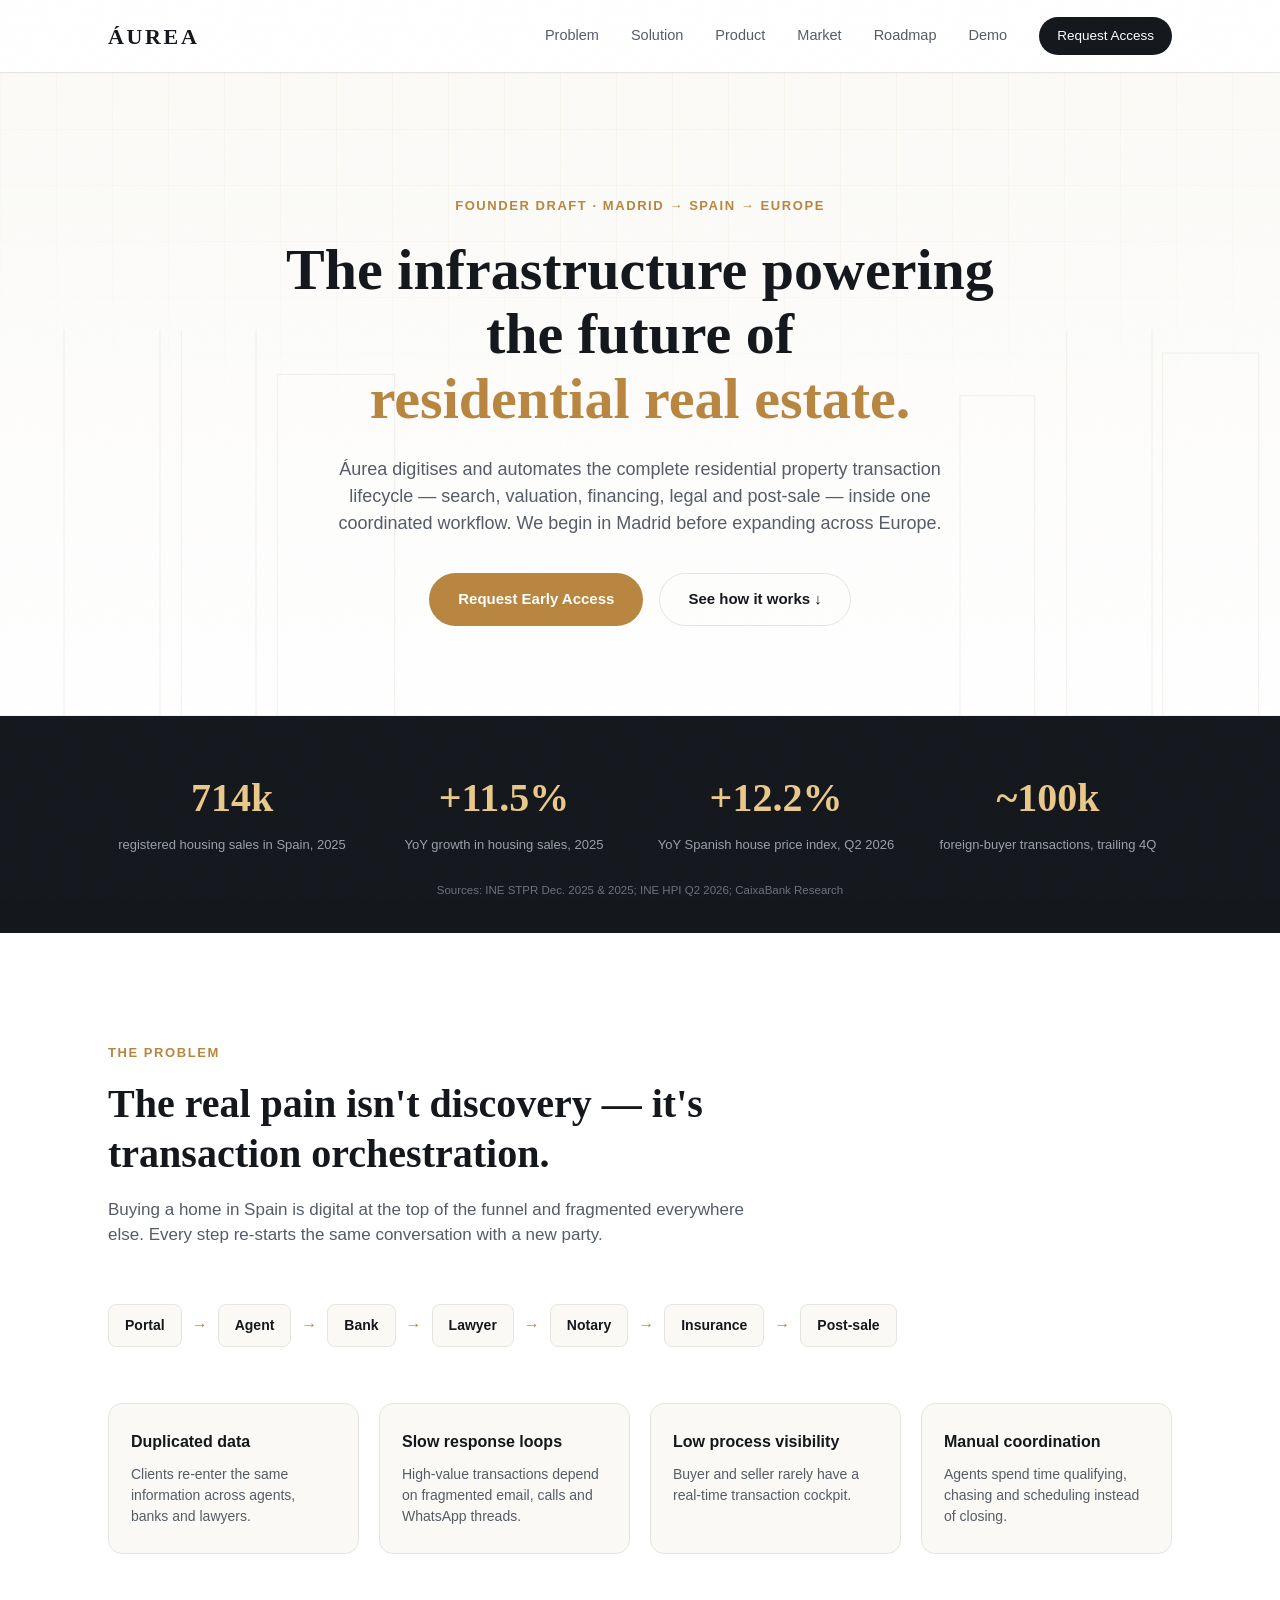
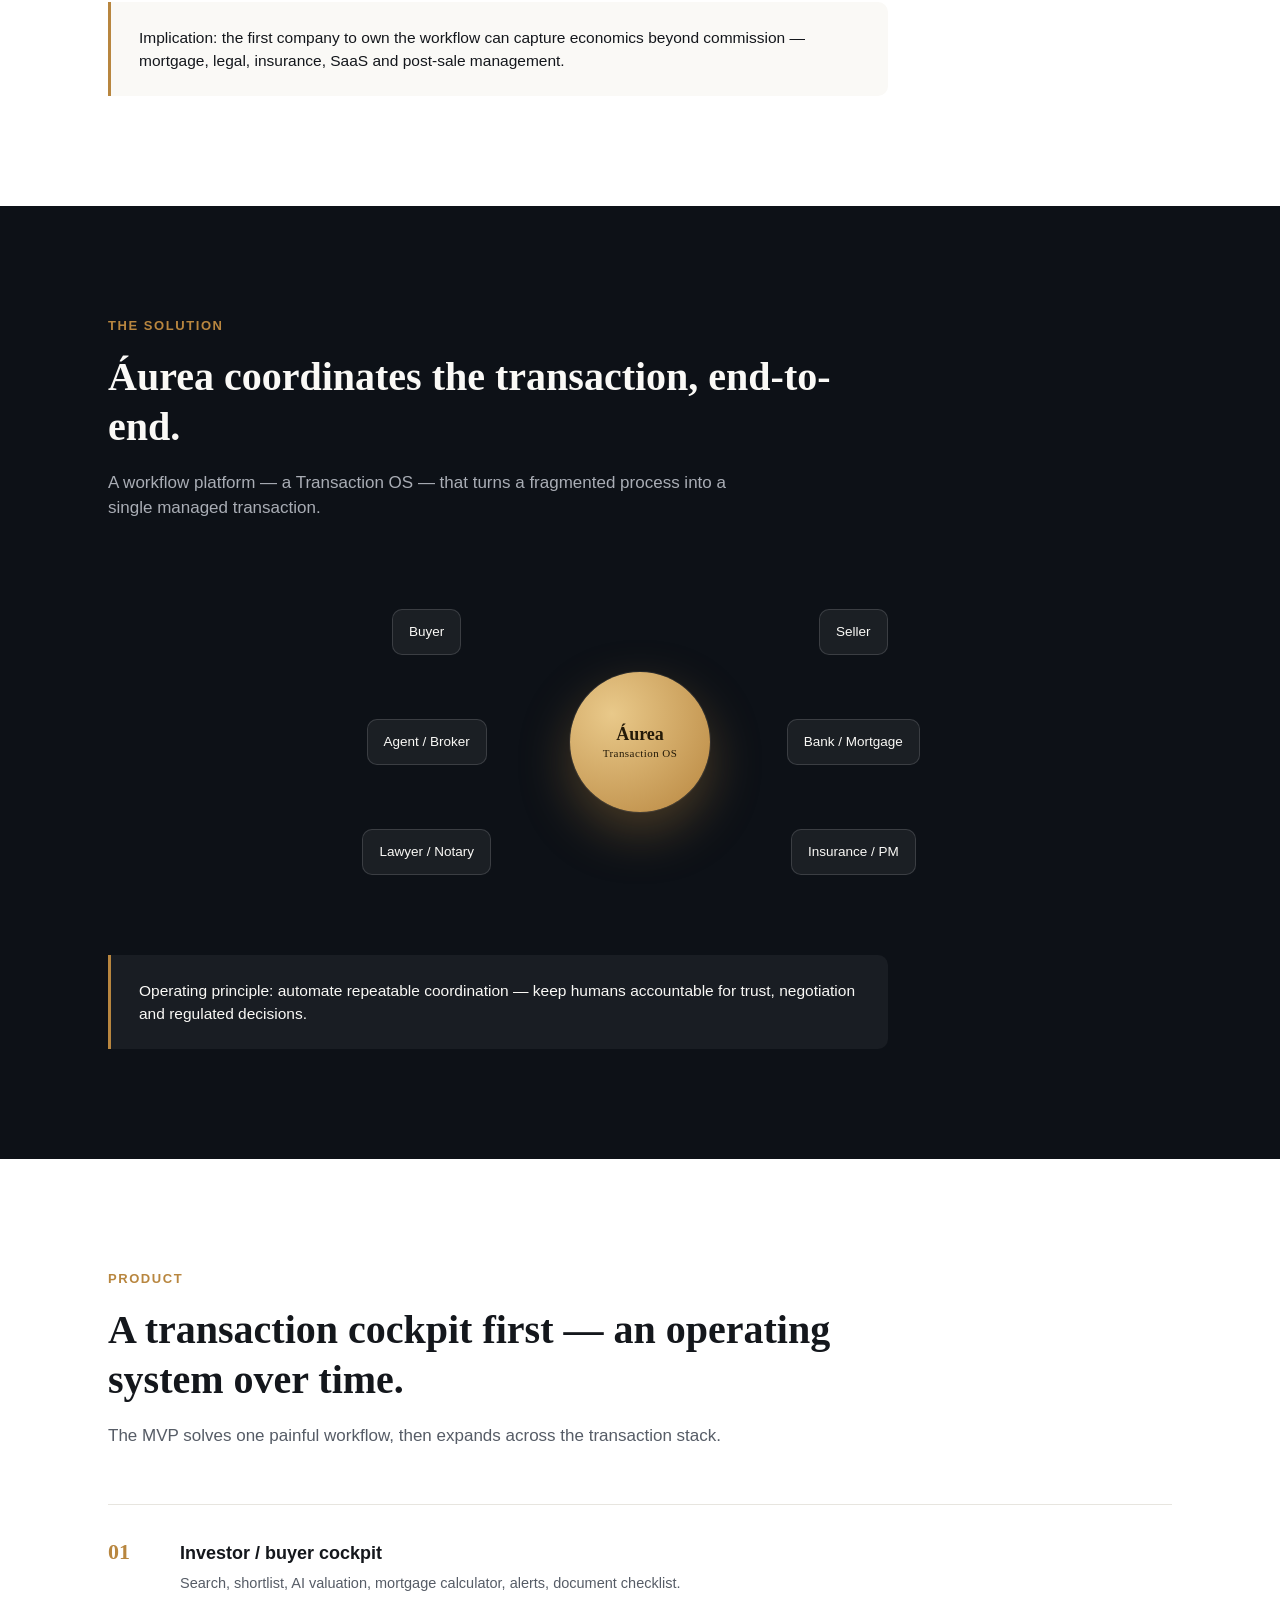
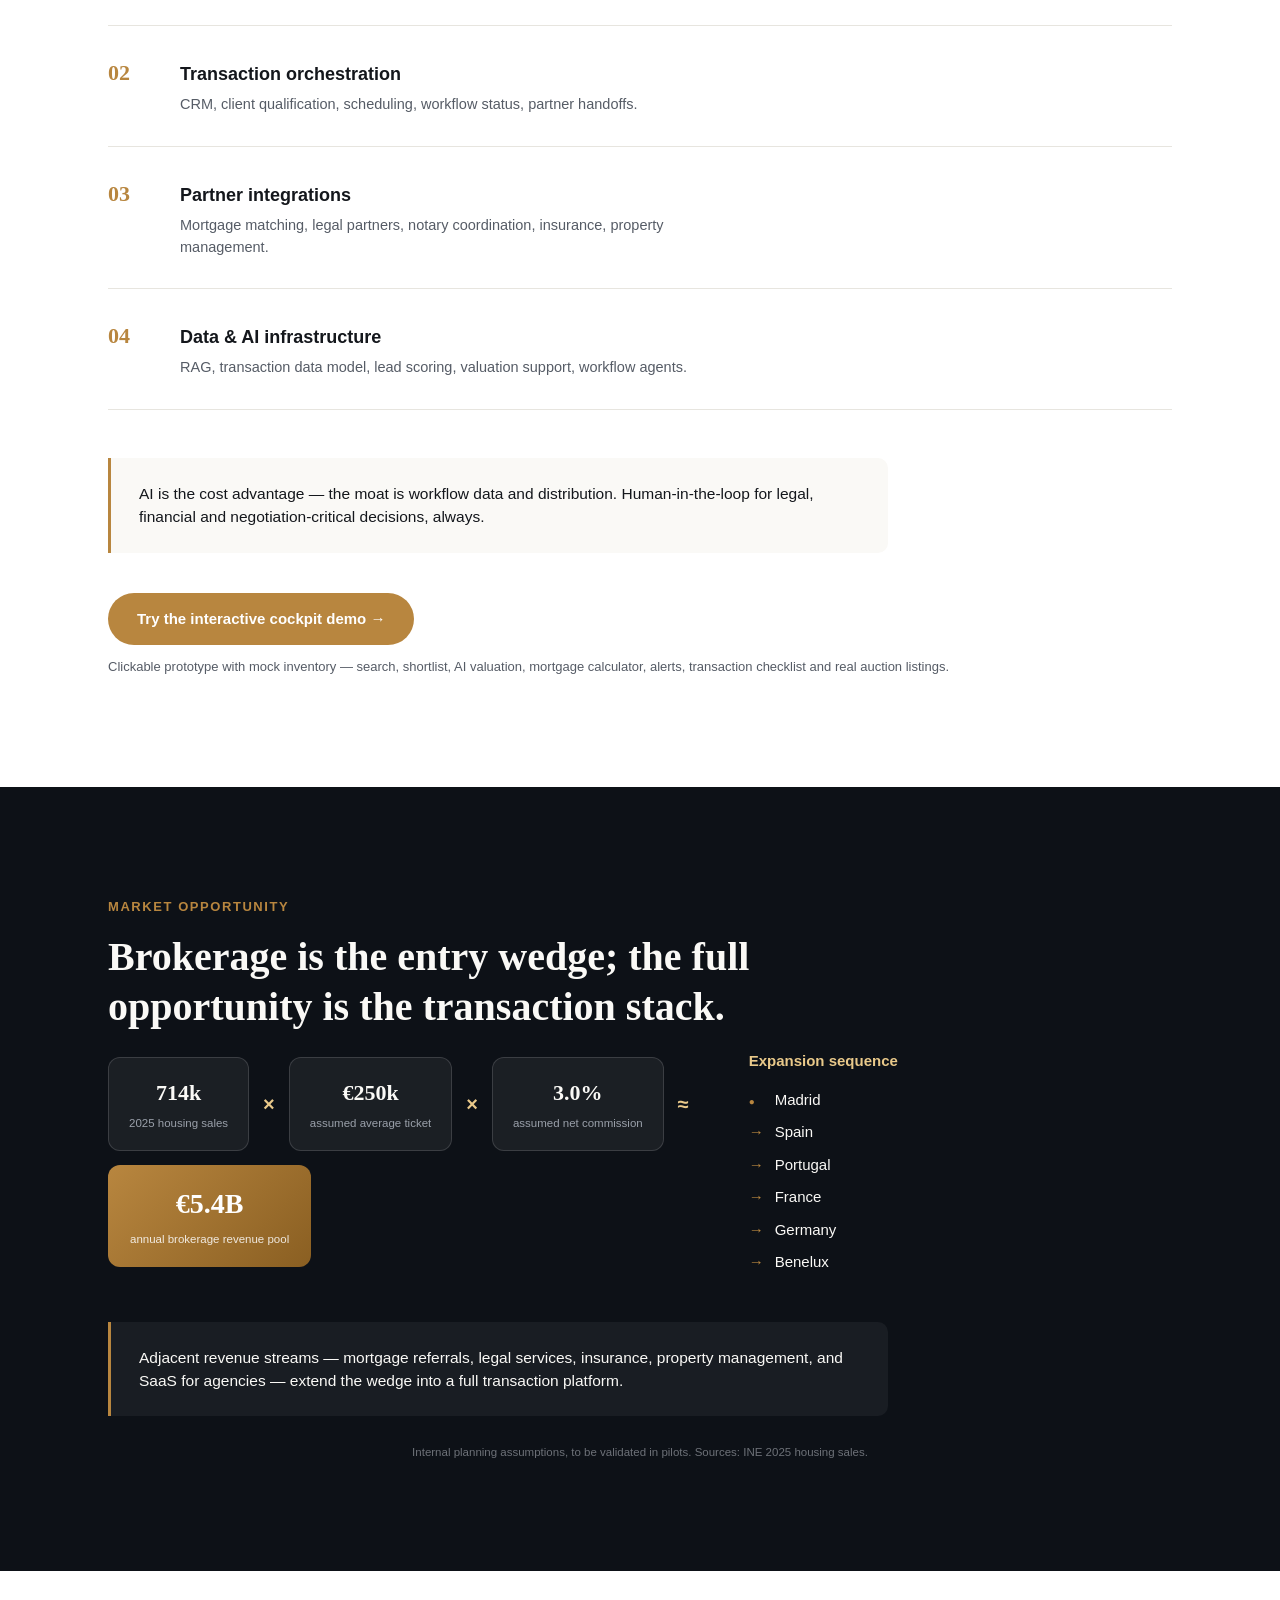
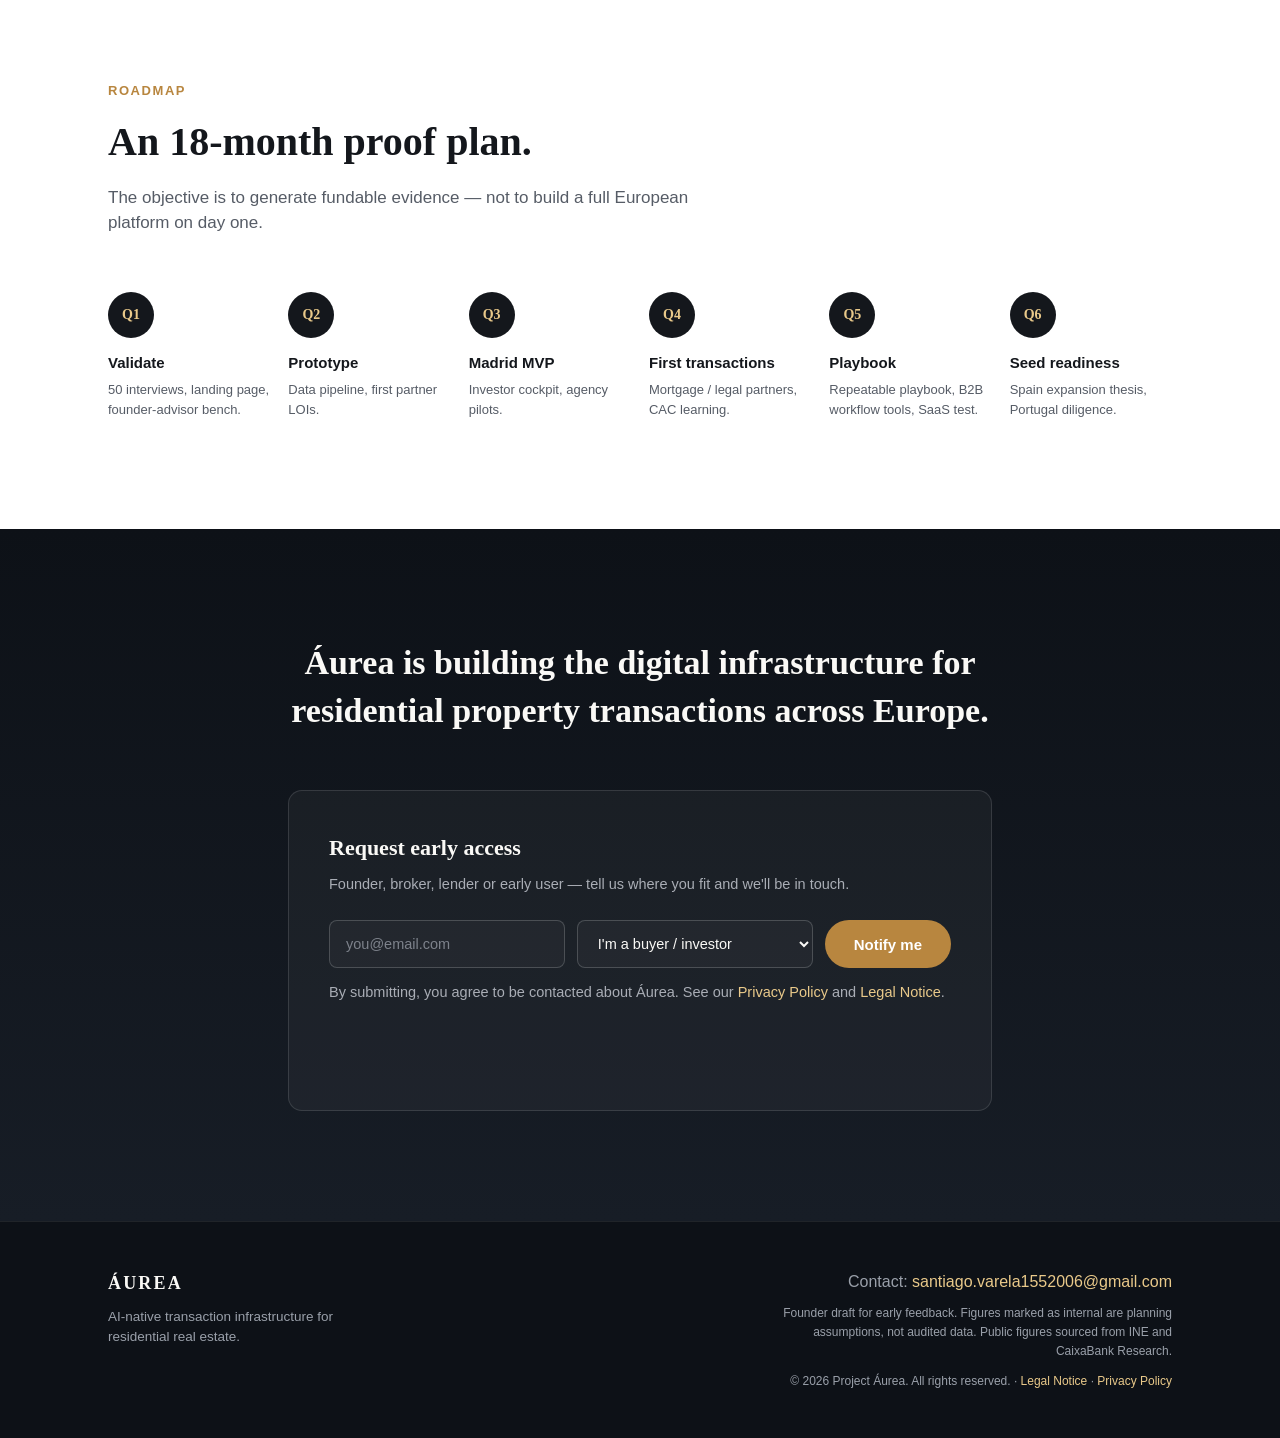
==== Mark 1.0.html @ 5ff8ce3e "Add files via upload" ====
<!DOCTYPE html>
<html lang="en">
<head>
<meta charset="UTF-8">
<meta name="viewport" content="width=device-width, initial-scale=1.0">
<title>Áurea — AI-Native Transaction Infrastructure for Residential Real Estate</title>
<meta name="description" content="Áurea digitises and automates the complete residential property transaction lifecycle — starting in Madrid, expanding across Europe.">
<link rel="icon" href="data:image/svg+xml,<svg xmlns=%22http://www.w3.org/2000/svg%22 viewBox=%220 0 100 100%22><text y=%22.9em%22 font-size=%2290%22 fill=%22%23c9a35a%22>A</text></svg>">
<link rel="stylesheet" href="styles.css">
</head>
<body>

<div class="noise-overlay"></div>

<header class="site-header" id="header">
  <div class="container header-inner">
    <a href="#top" class="logo">ÁUREA</a>
    <nav class="main-nav" id="main-nav">
      <a href="#problem">Problem</a>
      <a href="#solution">Solution</a>
      <a href="#product">Product</a>
      <a href="#market">Market</a>
      <a href="#roadmap">Roadmap</a>
      <a href="cockpit/index.html">Demo</a>
      <a href="#contact" class="nav-cta">Request Access</a>
    </nav>
    <button class="nav-toggle" id="nav-toggle" aria-label="Toggle menu">
      <span></span><span></span><span></span>
    </button>
  </div>
</header>

<main id="top">

  <!-- HERO -->
  <section class="hero">
    <div class="hero-bg" aria-hidden="true">
      <svg viewBox="0 0 1200 800" preserveAspectRatio="xMidYMax slice" class="skyline">
        <g fill="none" stroke="currentColor" stroke-width="1">
          <rect x="60" y="420" width="90" height="380"/>
          <rect x="170" y="340" width="70" height="460"/>
          <rect x="260" y="480" width="110" height="320"/>
          <rect x="1000" y="380" width="80" height="420"/>
          <rect x="1090" y="460" width="90" height="340"/>
          <rect x="900" y="500" width="70" height="300"/>
          <line x1="0" y1="800" x2="1200" y2="800"/>
        </g>
      </svg>
      <div class="grid-lines"></div>
    </div>
    <div class="container hero-inner reveal">
      <p class="eyebrow">Founder draft &middot; Madrid &rarr; Spain &rarr; Europe</p>
      <h1>The infrastructure powering the future of<br><span class="accent">residential real estate.</span></h1>
      <p class="hero-sub">Áurea digitises and automates the complete residential property transaction
        lifecycle — search, valuation, financing, legal and post-sale — inside one coordinated workflow.
        We begin in Madrid before expanding across Europe.</p>
      <div class="hero-actions">
        <a href="#contact" class="btn btn-primary">Request Early Access</a>
        <a href="#solution" class="btn btn-ghost">See how it works ↓</a>
      </div>
    </div>
  </section>

  <!-- STATS BAR -->
  <section class="stats-bar reveal">
    <div class="container stats-grid">
      <div class="stat">
        <span class="stat-num">714k</span>
        <span class="stat-label">registered housing sales in Spain, 2025</span>
      </div>
      <div class="stat">
        <span class="stat-num">+11.5%</span>
        <span class="stat-label">YoY growth in housing sales, 2025</span>
      </div>
      <div class="stat">
        <span class="stat-num">+12.2%</span>
        <span class="stat-label">YoY Spanish house price index, Q2 2026</span>
      </div>
      <div class="stat">
        <span class="stat-num">~100k</span>
        <span class="stat-label">foreign-buyer transactions, trailing 4Q</span>
      </div>
    </div>
    <p class="container stats-source">Sources: INE STPR Dec. 2025 &amp; 2025; INE HPI Q2 2026; CaixaBank Research</p>
  </section>

  <!-- PROBLEM -->
  <section class="section" id="problem">
    <div class="container">
      <p class="section-eyebrow reveal">The Problem</p>
      <h2 class="section-title reveal">The real pain isn't discovery — it's transaction orchestration.</h2>
      <p class="section-lead reveal">Buying a home in Spain is digital at the top of the funnel and fragmented
        everywhere else. Every step re-starts the same conversation with a new party.</p>

      <div class="journey reveal" aria-label="Fragmented buyer journey">
        <span>Portal</span><i>→</i><span>Agent</span><i>→</i><span>Bank</span><i>→</i>
        <span>Lawyer</span><i>→</i><span>Notary</span><i>→</i><span>Insurance</span><i>→</i><span>Post-sale</span>
      </div>

      <div class="card-grid reveal">
        <div class="pain-card">
          <h3>Duplicated data</h3>
          <p>Clients re-enter the same information across agents, banks and lawyers.</p>
        </div>
        <div class="pain-card">
          <h3>Slow response loops</h3>
          <p>High-value transactions depend on fragmented email, calls and WhatsApp threads.</p>
        </div>
        <div class="pain-card">
          <h3>Low process visibility</h3>
          <p>Buyer and seller rarely have a real-time transaction cockpit.</p>
        </div>
        <div class="pain-card">
          <h3>Manual coordination</h3>
          <p>Agents spend time qualifying, chasing and scheduling instead of closing.</p>
        </div>
      </div>

      <p class="callout reveal">Implication: the first company to own the workflow can capture economics
        beyond commission — mortgage, legal, insurance, SaaS and post-sale management.</p>
    </div>
  </section>

  <!-- SOLUTION -->
  <section class="section section-dark" id="solution">
    <div class="container">
      <p class="section-eyebrow reveal">The Solution</p>
      <h2 class="section-title reveal">Áurea coordinates the transaction, end-to-end.</h2>
      <p class="section-lead reveal">A workflow platform — a Transaction OS — that turns a fragmented process
        into a single managed transaction.</p>

      <div class="hub-diagram reveal">
        <div class="hub-center">Áurea<br><span>Transaction OS</span></div>
        <div class="hub-node n1">Buyer</div>
        <div class="hub-node n2">Seller</div>
        <div class="hub-node n3">Agent / Broker</div>
        <div class="hub-node n4">Bank / Mortgage</div>
        <div class="hub-node n5">Lawyer / Notary</div>
        <div class="hub-node n6">Insurance / PM</div>
      </div>

      <p class="callout callout-light reveal">Operating principle: automate repeatable coordination — keep
        humans accountable for trust, negotiation and regulated decisions.</p>
    </div>
  </section>

  <!-- PRODUCT -->
  <section class="section" id="product">
    <div class="container">
      <p class="section-eyebrow reveal">Product</p>
      <h2 class="section-title reveal">A transaction cockpit first — an operating system over time.</h2>
      <p class="section-lead reveal">The MVP solves one painful workflow, then expands across the transaction stack.</p>

      <div class="layer-list reveal">
        <div class="layer-row">
          <span class="layer-num">01</span>
          <div>
            <h3>Investor / buyer cockpit</h3>
            <p>Search, shortlist, AI valuation, mortgage calculator, alerts, document checklist.</p>
          </div>
        </div>
        <div class="layer-row">
          <span class="layer-num">02</span>
          <div>
            <h3>Transaction orchestration</h3>
            <p>CRM, client qualification, scheduling, workflow status, partner handoffs.</p>
          </div>
        </div>
        <div class="layer-row">
          <span class="layer-num">03</span>
          <div>
            <h3>Partner integrations</h3>
            <p>Mortgage matching, legal partners, notary coordination, insurance, property management.</p>
          </div>
        </div>
        <div class="layer-row">
          <span class="layer-num">04</span>
          <div>
            <h3>Data &amp; AI infrastructure</h3>
            <p>RAG, transaction data model, lead scoring, valuation support, workflow agents.</p>
          </div>
        </div>
      </div>

      <p class="callout reveal">AI is the cost advantage — the moat is workflow data and distribution.
        Human-in-the-loop for legal, financial and negotiation-critical decisions, always.</p>

      <div class="reveal" style="margin-top:40px;">
        <a href="cockpit/index.html" class="btn btn-primary">Try the interactive cockpit demo →</a>
        <p style="margin-top:12px; font-size:13px; color:var(--ink-soft);">Clickable prototype with mock inventory — search, shortlist, AI valuation, mortgage calculator, alerts, transaction checklist and real auction listings.</p>
      </div>
    </div>
  </section>

  <!-- MARKET -->
  <section class="section section-dark" id="market">
    <div class="container">
      <p class="section-eyebrow reveal">Market Opportunity</p>
      <h2 class="section-title reveal">Brokerage is the entry wedge; the full opportunity is the transaction stack.</h2>

      <div class="market-grid reveal">
        <div class="market-calc">
          <div class="calc-row"><span>714k</span><small>2025 housing sales</small></div>
          <div class="calc-op">×</div>
          <div class="calc-row"><span>€250k</span><small>assumed average ticket</small></div>
          <div class="calc-op">×</div>
          <div class="calc-row"><span>3.0%</span><small>assumed net commission</small></div>
          <div class="calc-op">≈</div>
          <div class="calc-result"><span>€5.4B</span><small>annual brokerage revenue pool</small></div>
        </div>

        <div class="expansion-path">
          <h3>Expansion sequence</h3>
          <ol>
            <li>Madrid</li>
            <li>Spain</li>
            <li>Portugal</li>
            <li>France</li>
            <li>Germany</li>
            <li>Benelux</li>
          </ol>
        </div>
      </div>

      <p class="callout callout-light reveal">Adjacent revenue streams — mortgage referrals, legal services,
        insurance, property management, and SaaS for agencies — extend the wedge into a full transaction platform.</p>
      <p class="stats-source reveal">Internal planning assumptions, to be validated in pilots. Sources: INE 2025 housing sales.</p>
    </div>
  </section>

  <!-- ROADMAP -->
  <section class="section" id="roadmap">
    <div class="container">
      <p class="section-eyebrow reveal">Roadmap</p>
      <h2 class="section-title reveal">An 18-month proof plan.</h2>
      <p class="section-lead reveal">The objective is to generate fundable evidence — not to build a full
        European platform on day one.</p>

      <div class="timeline reveal">
        <div class="tl-item">
          <div class="tl-marker">Q1</div>
          <div class="tl-content"><h3>Validate</h3><p>50 interviews, landing page, founder-advisor bench.</p></div>
        </div>
        <div class="tl-item">
          <div class="tl-marker">Q2</div>
          <div class="tl-content"><h3>Prototype</h3><p>Data pipeline, first partner LOIs.</p></div>
        </div>
        <div class="tl-item">
          <div class="tl-marker">Q3</div>
          <div class="tl-content"><h3>Madrid MVP</h3><p>Investor cockpit, agency pilots.</p></div>
        </div>
        <div class="tl-item">
          <div class="tl-marker">Q4</div>
          <div class="tl-content"><h3>First transactions</h3><p>Mortgage / legal partners, CAC learning.</p></div>
        </div>
        <div class="tl-item">
          <div class="tl-marker">Q5</div>
          <div class="tl-content"><h3>Playbook</h3><p>Repeatable playbook, B2B workflow tools, SaaS test.</p></div>
        </div>
        <div class="tl-item">
          <div class="tl-marker">Q6</div>
          <div class="tl-content"><h3>Seed readiness</h3><p>Spain expansion thesis, Portugal diligence.</p></div>
        </div>
      </div>
    </div>
  </section>

  <!-- VISION / CTA -->
  <section class="vision reveal">
    <div class="container vision-inner">
      <h2>Áurea is building the digital infrastructure for<br>residential property transactions across Europe.</h2>
      <div id="contact" class="contact-card">
        <h3>Request early access</h3>
        <p>Founder, broker, lender or early user — tell us where you fit and we'll be in touch.</p>
        <form id="access-form" class="access-form">
          <input type="email" id="email-input" name="email" placeholder="you@email.com" required autocomplete="email">
          <select id="role-input" name="role">
            <option value="Prospective buyer/investor">I'm a buyer / investor</option>
            <option value="Agency / broker">I'm an agency / broker</option>
            <option value="Mortgage / legal / insurance partner">I'm a potential partner</option>
            <option value="Investor / advisor">I'm an investor / advisor</option>
            <option value="Other">Other</option>
          </select>
          <button type="submit" class="btn btn-primary">Notify me</button>
        </form>
        <p class="form-consent">By submitting, you agree to be contacted about Áurea. See our <a href="privacy.html">Privacy Policy</a> and <a href="legal-notice.html">Legal Notice</a>.</p>
        <p id="form-note" class="form-note"></p>
      </div>
    </div>
  </section>

</main>

<footer class="site-footer">
  <div class="container footer-inner">
    <div>
      <span class="logo small">ÁUREA</span>
      <p class="footer-tag">AI-native transaction infrastructure for residential real estate.</p>
    </div>
    <div class="footer-meta">
      <p>Contact: <a href="mailto:santiago.varela1552006@gmail.com">santiago.varela1552006@gmail.com</a></p>
      <p class="footer-disclaimer">Founder draft for early feedback. Figures marked as internal are planning
        assumptions, not audited data. Public figures sourced from INE and CaixaBank Research.</p>
      <p class="footer-copy">© <span id="year"></span> Project Áurea. All rights reserved. &middot; <a href="legal-notice.html">Legal Notice</a> &middot; <a href="privacy.html">Privacy Policy</a></p>
    </div>
  </div>
</footer>

<script src="script.js"></script>
</body>
</html>
---- styles.css ----
:root {
  --bg: #ffffff;
  --bg-dark: #0d1117;
  --ink: #14171c;
  --ink-soft: #565c66;
  --line: #e7e5df;
  --gold: #b8863f;
  --gold-light: #e9c98a;
  --cream: #faf9f6;
  --radius: 14px;
  --maxw: 1120px;
  --ff: "Inter", -apple-system, BlinkMacSystemFont, "Segoe UI", Helvetica, Arial, sans-serif;
  --ff-serif: "Georgia", "Times New Roman", serif;
}

* { box-sizing: border-box; margin: 0; padding: 0; }

html { scroll-behavior: smooth; }

body {
  font-family: var(--ff);
  color: var(--ink);
  background: var(--bg);
  line-height: 1.5;
  -webkit-font-smoothing: antialiased;
}

.container {
  max-width: var(--maxw);
  margin: 0 auto;
  padding: 0 28px;
}

.noise-overlay {
  position: fixed;
  inset: 0;
  pointer-events: none;
  z-index: 9999;
  opacity: 0.02;
  background-image: url("data:image/svg+xml,%3Csvg xmlns='http://www.w3.org/2000/svg' width='120' height='120'%3E%3Cfilter id='n'%3E%3CfeTurbulence type='fractalNoise' baseFrequency='0.9' numOctaves='2' stitchTiles='stitch'/%3E%3C/filter%3E%3Crect width='100%25' height='100%25' filter='url(%23n)'/%3E%3C/svg%3E");
}

/* ---------- Header ---------- */
.site-header {
  position: sticky;
  top: 0;
  z-index: 100;
  background: rgba(255,255,255,0.85);
  backdrop-filter: blur(10px);
  border-bottom: 1px solid var(--line);
}

.header-inner {
  display: flex;
  align-items: center;
  justify-content: space-between;
  height: 72px;
}

.logo {
  font-family: var(--ff-serif);
  font-size: 22px;
  letter-spacing: 0.12em;
  font-weight: 700;
  color: var(--ink);
  text-decoration: none;
}
.logo.small { font-size: 18px; color: var(--cream); }

.main-nav {
  display: flex;
  align-items: center;
  gap: 32px;
}

.main-nav a {
  color: var(--ink-soft);
  text-decoration: none;
  font-size: 14.5px;
  font-weight: 500;
  transition: color 0.2s;
}
.main-nav a:hover { color: var(--ink); }

.nav-cta {
  background: var(--ink);
  color: #fff !important;
  padding: 9px 18px;
  border-radius: 30px;
  font-size: 13.5px !important;
}
.nav-cta:hover { background: var(--gold); }

.nav-toggle {
  display: none;
  flex-direction: column;
  gap: 5px;
  background: none;
  border: none;
  cursor: pointer;
  padding: 6px;
}
.nav-toggle span { width: 22px; height: 2px; background: var(--ink); display: block; }

/* ---------- Buttons ---------- */
.btn {
  display: inline-flex;
  align-items: center;
  justify-content: center;
  padding: 14px 28px;
  border-radius: 40px;
  font-size: 15px;
  font-weight: 600;
  text-decoration: none;
  cursor: pointer;
  border: 1px solid transparent;
  transition: all 0.2s ease;
}
.btn-primary {
  background: var(--gold);
  color: #fff;
}
.btn-primary:hover { background: #a3762f; transform: translateY(-1px); }
.btn-ghost {
  background: transparent;
  color: var(--ink);
  border-color: var(--line);
}
.btn-ghost:hover { border-color: var(--ink); }

.section-dark .btn-ghost { color: var(--cream); border-color: rgba(255,255,255,0.25); }

/* ---------- Hero ---------- */
.hero {
  position: relative;
  padding: 120px 0 90px;
  overflow: hidden;
  background: linear-gradient(180deg, #fbfaf7 0%, #ffffff 100%);
}

.hero-bg {
  position: absolute;
  inset: 0;
  z-index: 0;
  color: var(--line);
  overflow: hidden;
}
.skyline { position: absolute; bottom: 0; left: 0; width: 100%; height: 60%; opacity: 0.55; }
.grid-lines {
  position: absolute;
  inset: 0;
  background-image:
    linear-gradient(rgba(184,134,63,0.05) 1px, transparent 1px),
    linear-gradient(90deg, rgba(184,134,63,0.05) 1px, transparent 1px);
  background-size: 56px 56px;
  mask-image: radial-gradient(ellipse 70% 60% at 50% 0%, black 40%, transparent 100%);
}

.hero-inner {
  position: relative;
  z-index: 1;
  max-width: 780px;
  margin: 0 auto;
  text-align: center;
}

.eyebrow {
  display: inline-block;
  font-size: 13px;
  font-weight: 600;
  letter-spacing: 0.12em;
  text-transform: uppercase;
  color: var(--gold);
  margin-bottom: 22px;
}

.hero h1 {
  font-family: var(--ff-serif);
  font-size: clamp(34px, 5.5vw, 58px);
  line-height: 1.12;
  font-weight: 700;
  color: var(--ink);
  margin-bottom: 24px;
}
.hero h1 .accent { color: var(--gold); }

.hero-sub {
  font-size: 18px;
  color: var(--ink-soft);
  max-width: 620px;
  margin: 0 auto 36px;
}

.hero-actions {
  display: flex;
  gap: 16px;
  justify-content: center;
  flex-wrap: wrap;
}

/* ---------- Stats bar ---------- */
.stats-bar {
  background: var(--ink);
  color: var(--cream);
  padding: 52px 0 34px;
}
.stats-grid {
  display: grid;
  grid-template-columns: repeat(4, 1fr);
  gap: 24px;
  text-align: center;
}
.stat-num {
  display: block;
  font-family: var(--ff-serif);
  font-size: 40px;
  color: var(--gold-light);
  font-weight: 700;
  margin-bottom: 8px;
}
.stat-label {
  display: block;
  font-size: 13px;
  color: #9aa0aa;
  line-height: 1.4;
}
.stats-source {
  text-align: center;
  font-size: 11.5px;
  color: #6d7178;
  margin-top: 28px;
}

/* ---------- Sections ---------- */
.section {
  padding: 110px 0;
}
.section-dark {
  background: var(--bg-dark);
  color: var(--cream);
}
.section-dark .section-lead { color: #a9adb5; }
.section-dark .callout { color: var(--cream); }

.section-eyebrow {
  font-size: 13px;
  font-weight: 700;
  letter-spacing: 0.12em;
  text-transform: uppercase;
  color: var(--gold);
  margin-bottom: 16px;
}

.section-title {
  font-family: var(--ff-serif);
  font-size: clamp(28px, 3.6vw, 40px);
  line-height: 1.25;
  font-weight: 700;
  max-width: 780px;
  margin-bottom: 18px;
}

.section-lead {
  font-size: 17px;
  color: var(--ink-soft);
  max-width: 640px;
  margin-bottom: 56px;
}

.callout {
  margin-top: 48px;
  padding: 24px 28px;
  border-left: 3px solid var(--gold);
  background: var(--cream);
  border-radius: 0 10px 10px 0;
  font-size: 15.5px;
  color: var(--ink);
  max-width: 780px;
}
.callout-light { background: rgba(255,255,255,0.05); }

/* ---------- Journey ---------- */
.journey {
  display: flex;
  flex-wrap: wrap;
  align-items: center;
  gap: 10px;
  margin-bottom: 56px;
}
.journey span {
  background: var(--cream);
  border: 1px solid var(--line);
  padding: 10px 16px;
  border-radius: 8px;
  font-size: 14px;
  font-weight: 600;
}
.journey i { color: var(--gold); font-style: normal; font-size: 16px; }

/* ---------- Cards ---------- */
.card-grid {
  display: grid;
  grid-template-columns: repeat(4, 1fr);
  gap: 20px;
}
.pain-card {
  background: var(--cream);
  border: 1px solid var(--line);
  border-radius: var(--radius);
  padding: 26px 22px;
}
.pain-card h3 {
  font-size: 16px;
  margin-bottom: 10px;
}
.pain-card p {
  font-size: 14px;
  color: var(--ink-soft);
}

/* ---------- Hub diagram ---------- */
.hub-diagram {
  position: relative;
  display: grid;
  grid-template-columns: repeat(3, 1fr);
  grid-template-rows: repeat(3, 110px);
  place-items: center;
  max-width: 640px;
  margin: 0 auto 40px;
}
.hub-center {
  grid-column: 2;
  grid-row: 2;
  width: 140px;
  height: 140px;
  border-radius: 50%;
  background: radial-gradient(circle at 30% 30%, var(--gold-light), var(--gold));
  color: #241a08;
  display: flex;
  align-items: center;
  justify-content: center;
  flex-direction: column;
  text-align: center;
  font-family: var(--ff-serif);
  font-weight: 700;
  font-size: 18px;
  line-height: 1.3;
  box-shadow: 0 0 0 1px rgba(255,255,255,0.08), 0 20px 50px rgba(184,134,63,0.35);
}
.hub-center span { font-size: 11px; font-weight: 500; letter-spacing: 0.04em; }

.hub-node {
  background: rgba(255,255,255,0.06);
  border: 1px solid rgba(255,255,255,0.14);
  color: var(--cream);
  padding: 12px 16px;
  border-radius: 10px;
  font-size: 13.5px;
  font-weight: 500;
  text-align: center;
}
.n1 { grid-column: 1; grid-row: 1; }
.n2 { grid-column: 3; grid-row: 1; }
.n3 { grid-column: 1; grid-row: 2; }
.n4 { grid-column: 3; grid-row: 2; }
.n5 { grid-column: 1; grid-row: 3; }
.n6 { grid-column: 3; grid-row: 3; }

/* ---------- Layer list ---------- */
.layer-list {
  display: flex;
  flex-direction: column;
  gap: 0;
  border-top: 1px solid var(--line);
}
.layer-row {
  display: flex;
  gap: 28px;
  padding: 30px 0;
  border-bottom: 1px solid var(--line);
  align-items: baseline;
}
.layer-num {
  font-family: var(--ff-serif);
  font-size: 22px;
  color: var(--gold);
  font-weight: 700;
  min-width: 44px;
}
.layer-row h3 { font-size: 18px; margin-bottom: 6px; }
.layer-row p { font-size: 14.5px; color: var(--ink-soft); max-width: 560px; }

/* ---------- Market ---------- */
.market-grid {
  display: grid;
  grid-template-columns: 1.4fr 1fr;
  gap: 48px;
  align-items: center;
  margin-bottom: 40px;
}
.market-calc {
  display: flex;
  align-items: center;
  gap: 14px;
  flex-wrap: wrap;
}
.calc-row {
  background: rgba(255,255,255,0.06);
  border: 1px solid rgba(255,255,255,0.14);
  border-radius: 12px;
  padding: 18px 20px;
  text-align: center;
  min-width: 120px;
}
.calc-row span { display: block; font-family: var(--ff-serif); font-size: 22px; color: var(--cream); font-weight: 700; }
.calc-row small { display: block; font-size: 11.5px; color: #9aa0aa; margin-top: 6px; }
.calc-op { font-size: 20px; color: var(--gold-light); font-weight: 700; }
.calc-result {
  background: linear-gradient(135deg, var(--gold), #8a5f22);
  border-radius: 12px;
  padding: 18px 22px;
  text-align: center;
  min-width: 140px;
}
.calc-result span { display: block; font-family: var(--ff-serif); font-size: 28px; color: #fff; font-weight: 700; }
.calc-result small { display: block; font-size: 11.5px; color: rgba(255,255,255,0.85); margin-top: 6px; }

.expansion-path h3 {
  font-size: 15px;
  color: var(--gold-light);
  margin-bottom: 16px;
  font-weight: 600;
}
.expansion-path ol {
  list-style: none;
  display: flex;
  flex-direction: column;
  gap: 10px;
}
.expansion-path li {
  position: relative;
  padding-left: 26px;
  font-size: 15px;
  color: var(--cream);
  font-weight: 500;
}
.expansion-path li::before {
  content: "→";
  position: absolute;
  left: 0;
  color: var(--gold);
}
.expansion-path li:first-child::before { content: "●"; font-size: 10px; top: 5px; }

/* ---------- Timeline ---------- */
.timeline {
  display: grid;
  grid-template-columns: repeat(6, 1fr);
  gap: 18px;
}
.tl-item {
  display: flex;
  flex-direction: column;
  gap: 14px;
}
.tl-marker {
  width: 46px;
  height: 46px;
  border-radius: 50%;
  background: var(--ink);
  color: var(--gold-light);
  display: flex;
  align-items: center;
  justify-content: center;
  font-family: var(--ff-serif);
  font-weight: 700;
  font-size: 14px;
}
.tl-content h3 { font-size: 15px; margin-bottom: 6px; }
.tl-content p { font-size: 13px; color: var(--ink-soft); }

/* ---------- Vision / CTA ---------- */
.vision {
  background: linear-gradient(180deg, #0d1117 0%, #171d26 100%);
  color: var(--cream);
  padding: 110px 0;
  text-align: center;
}
.vision-inner { max-width: 760px; margin: 0 auto; }
.vision h2 {
  font-family: var(--ff-serif);
  font-size: clamp(24px, 3.4vw, 34px);
  line-height: 1.4;
  font-weight: 700;
  margin-bottom: 56px;
}

.contact-card {
  background: rgba(255,255,255,0.04);
  border: 1px solid rgba(255,255,255,0.12);
  border-radius: var(--radius);
  padding: 40px;
  text-align: left;
}
.contact-card h3 { font-family: var(--ff-serif); font-size: 22px; margin-bottom: 10px; }
.contact-card p { font-size: 14.5px; color: #a9adb5; margin-bottom: 24px; }

.access-form {
  display: flex;
  gap: 12px;
  flex-wrap: wrap;
}
.access-form input,
.access-form select {
  flex: 1 1 200px;
  padding: 14px 16px;
  border-radius: 8px;
  border: 1px solid rgba(255,255,255,0.18);
  background: rgba(255,255,255,0.03);
  color: var(--cream);
  font-size: 14.5px;
  font-family: var(--ff);
}
.access-form input::placeholder { color: #7d828b; }
.access-form button { flex: 0 0 auto; }
.access-form select option {
  background: #1a1f27;
  color: var(--cream);
}

.form-consent {
  margin-top: 14px;
  font-size: 12.5px;
  color: #7d828b;
}
.form-consent a { color: var(--gold-light); text-decoration: none; }
.form-consent a:hover { text-decoration: underline; }

.form-note {
  margin-top: 16px;
  font-size: 14px;
  color: var(--gold-light);
  min-height: 18px;
}

/* ---------- Footer ---------- */
.site-footer {
  background: var(--bg-dark);
  color: #9aa0aa;
  padding: 48px 0;
  border-top: 1px solid rgba(255,255,255,0.08);
}
.footer-inner {
  display: flex;
  justify-content: space-between;
  gap: 40px;
  flex-wrap: wrap;
}
.footer-tag { font-size: 13.5px; margin-top: 10px; max-width: 260px; }
.footer-meta { text-align: right; max-width: 420px; }
.footer-meta a { color: var(--gold-light); text-decoration: none; }
.footer-disclaimer { font-size: 12px; margin: 10px 0; line-height: 1.6; }
.footer-copy { font-size: 12px; }

/* ---------- Reveal animation ---------- */
.reveal {
  opacity: 0;
  transform: translateY(24px);
  transition: opacity 0.7s ease, transform 0.7s ease;
}
.reveal.in-view {
  opacity: 1;
  transform: translateY(0);
}

/* ---------- Responsive ---------- */
@media (max-width: 900px) {
  .card-grid { grid-template-columns: 1fr 1fr; }
  .stats-grid { grid-template-columns: 1fr 1fr; }
  .market-grid { grid-template-columns: 1fr; }
  .timeline { grid-template-columns: repeat(3, 1fr); }
  .footer-meta { text-align: left; }
}

@media (max-width: 720px) {
  .main-nav {
    position: fixed;
    top: 72px;
    left: 0;
    right: 0;
    background: #fff;
    flex-direction: column;
    align-items: flex-start;
    padding: 24px 28px;
    gap: 18px;
    border-bottom: 1px solid var(--line);
    transform: translateY(-130%);
    transition: transform 0.25s ease;
  }
  .main-nav.open { transform: translateY(0); }
  .nav-toggle { display: flex; }
  .card-grid { grid-template-columns: 1fr; }
  .stats-grid { grid-template-columns: 1fr 1fr; }
  .hub-diagram { grid-template-rows: repeat(3, 90px); }
  .hub-node { font-size: 11.5px; padding: 8px 10px; }
  .hub-center { width: 110px; height: 110px; font-size: 15px; }
  .timeline { grid-template-columns: 1fr 1fr; }
  .access-form { flex-direction: column; }
  .access-form button { width: 100%; }
}
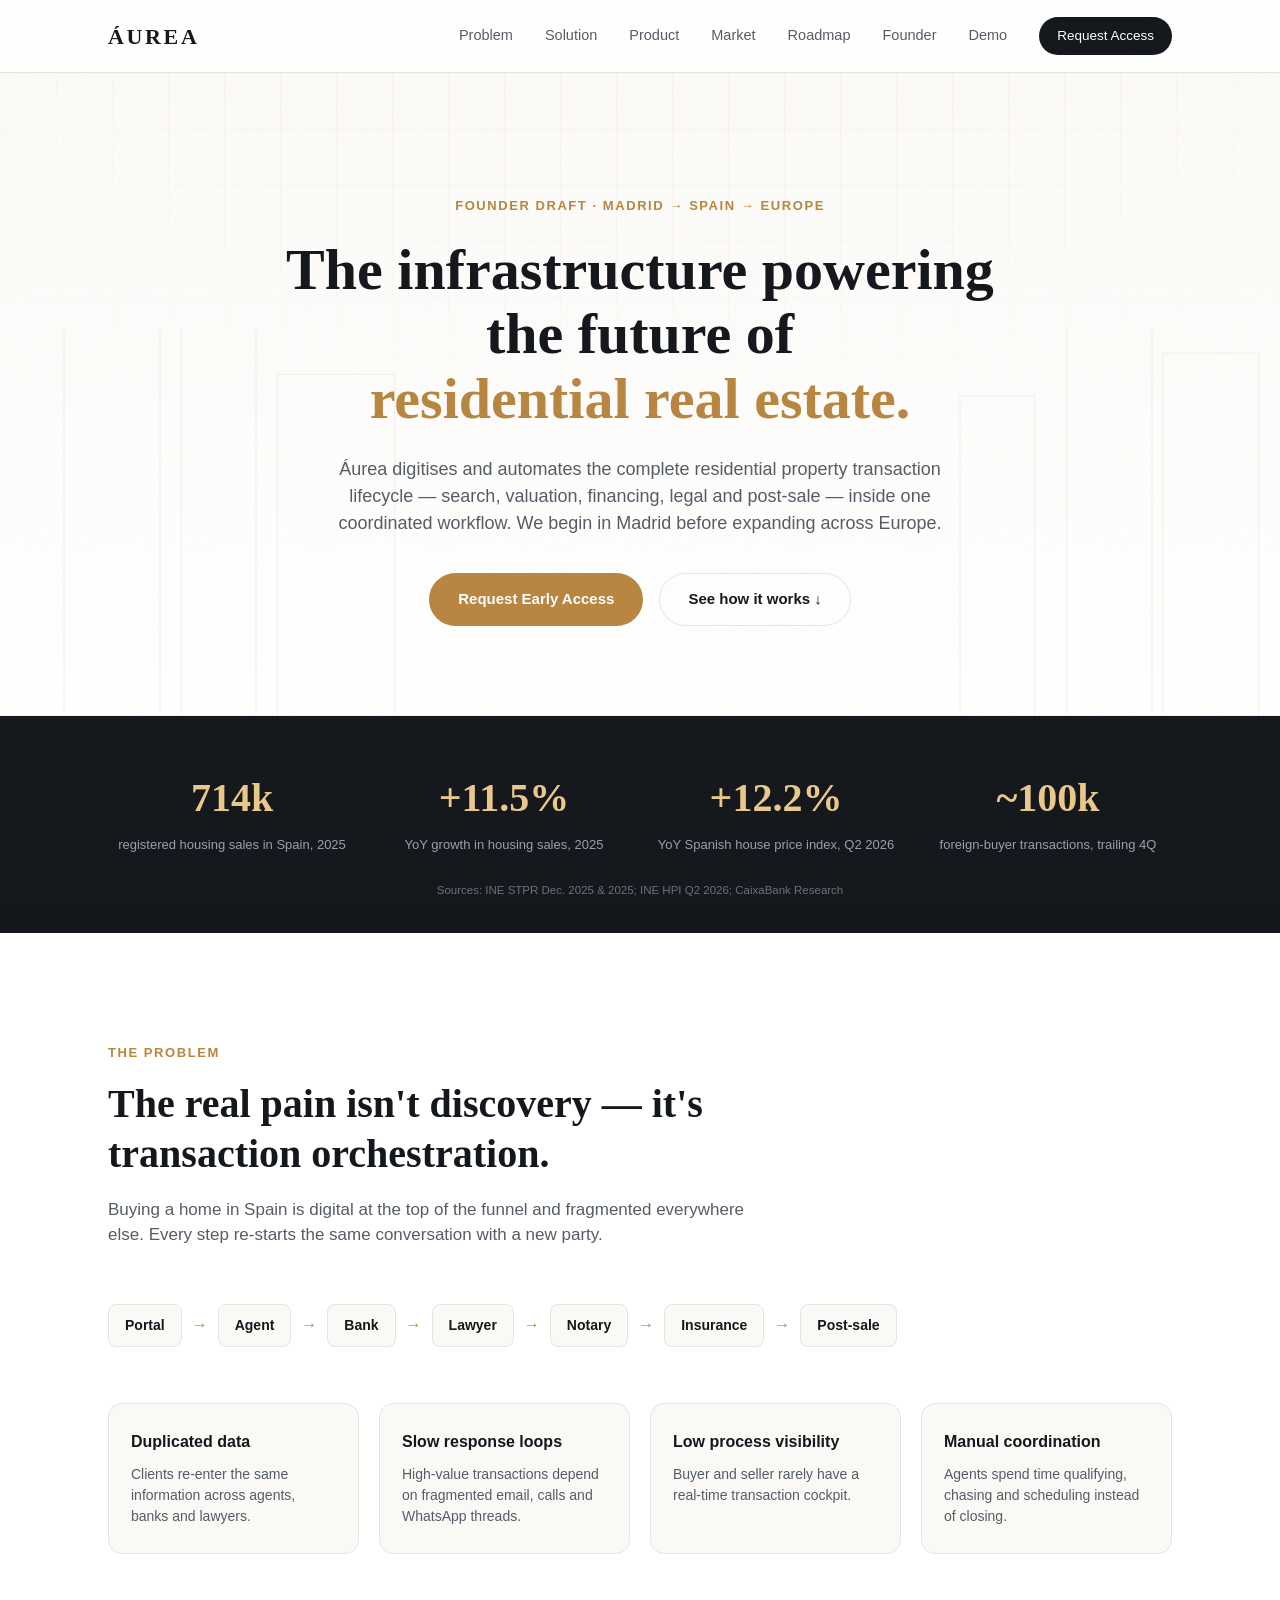
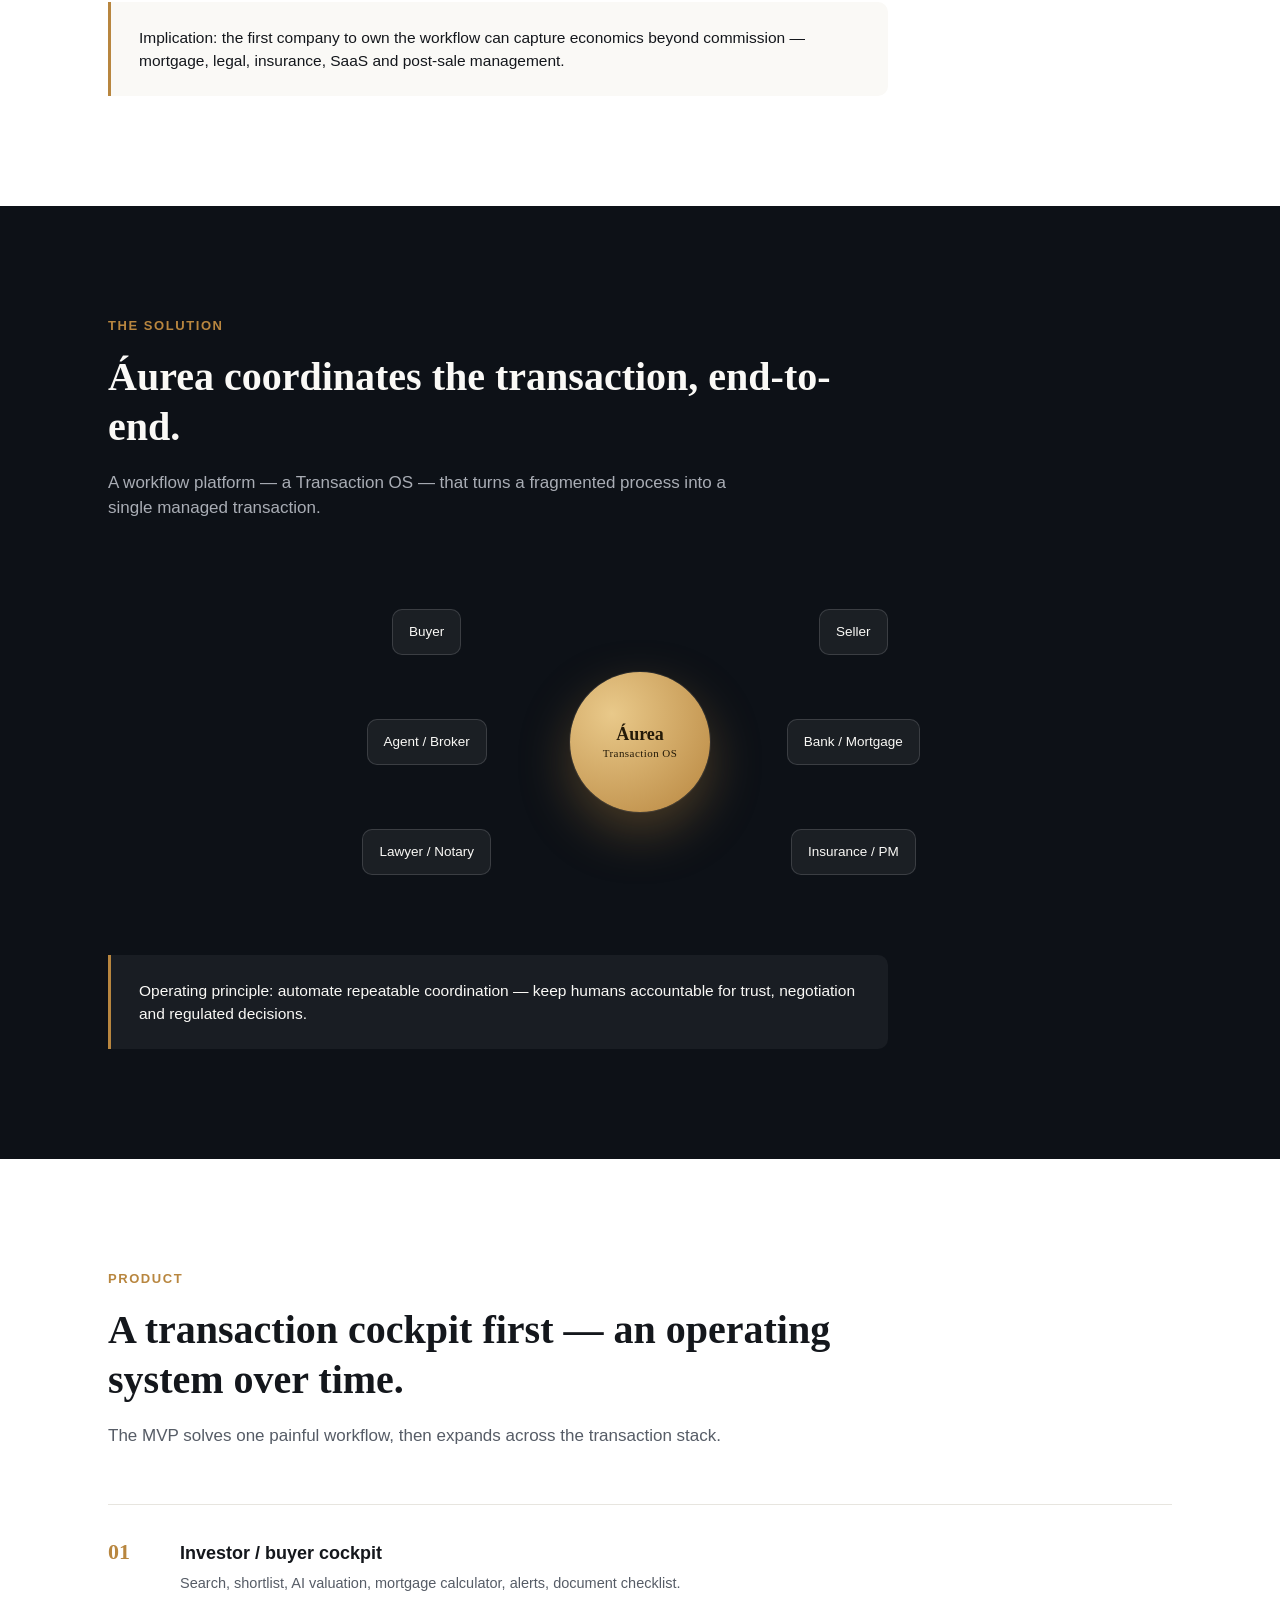
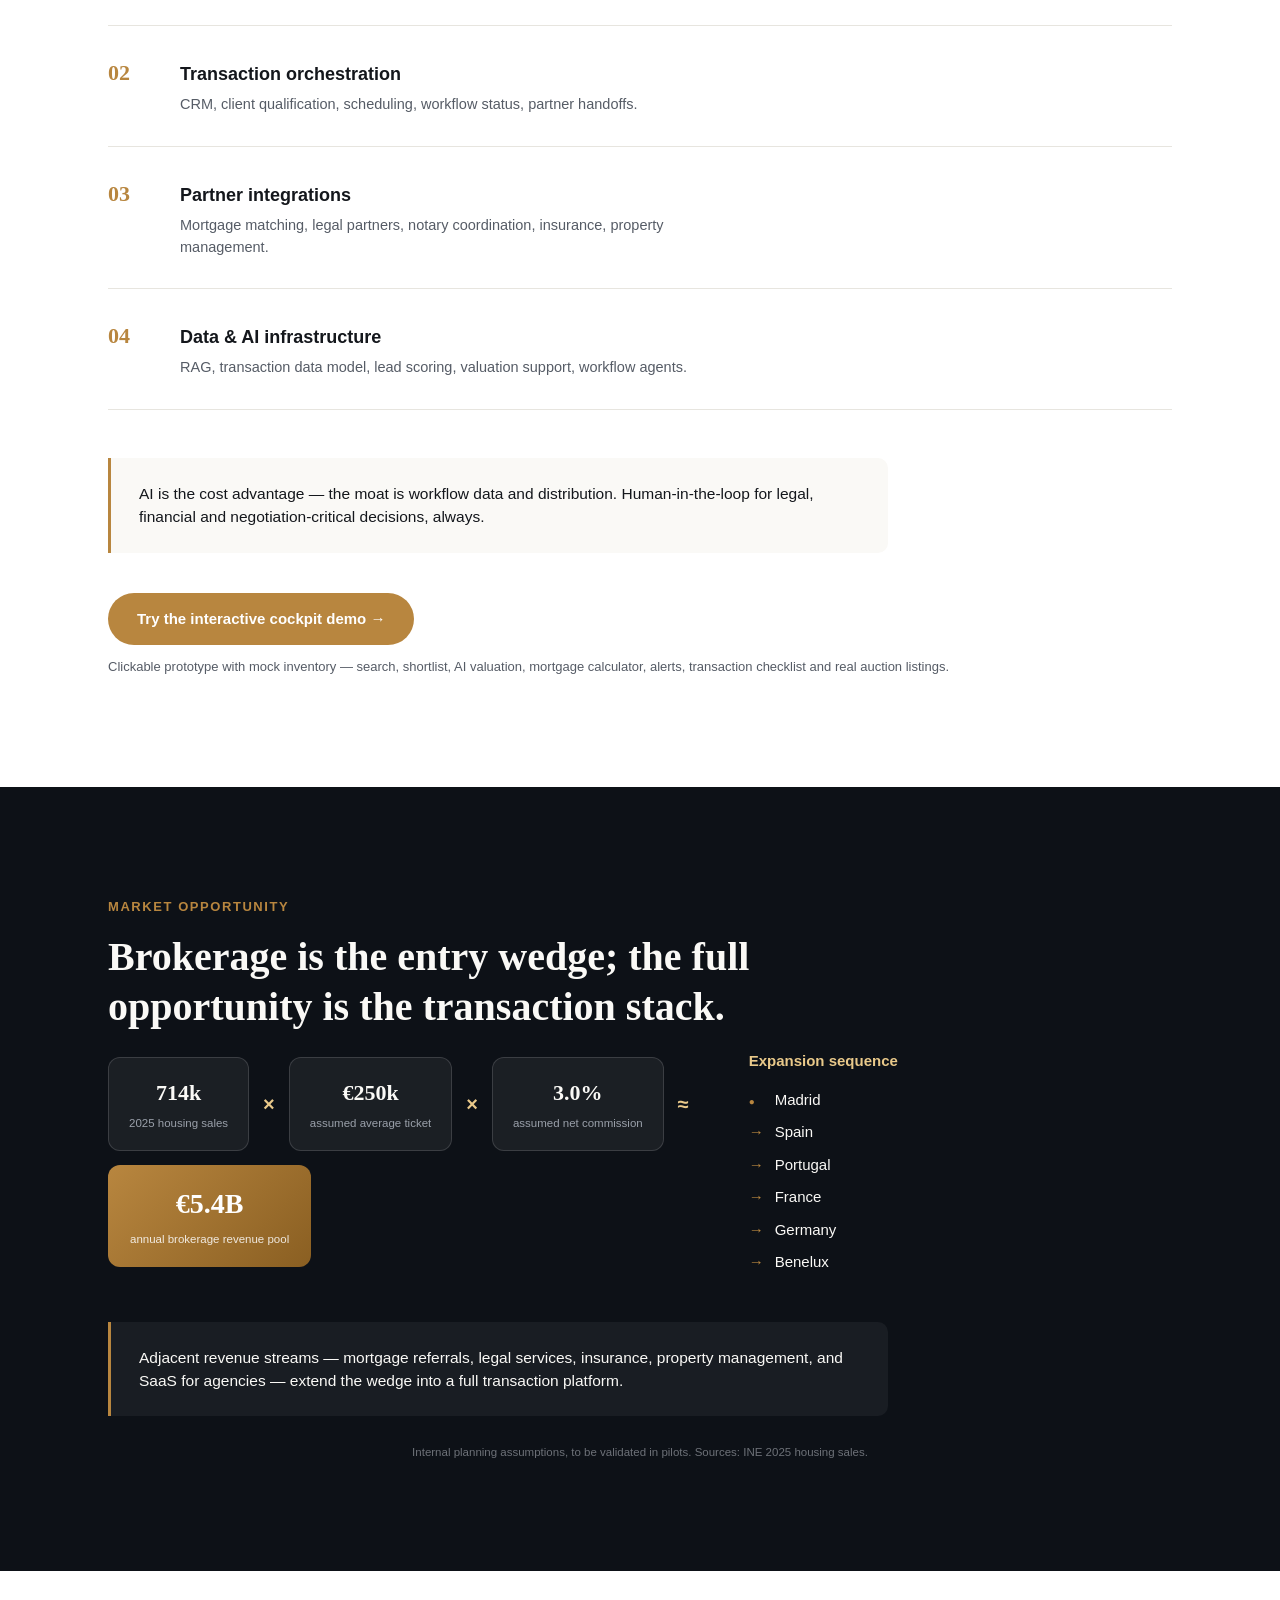
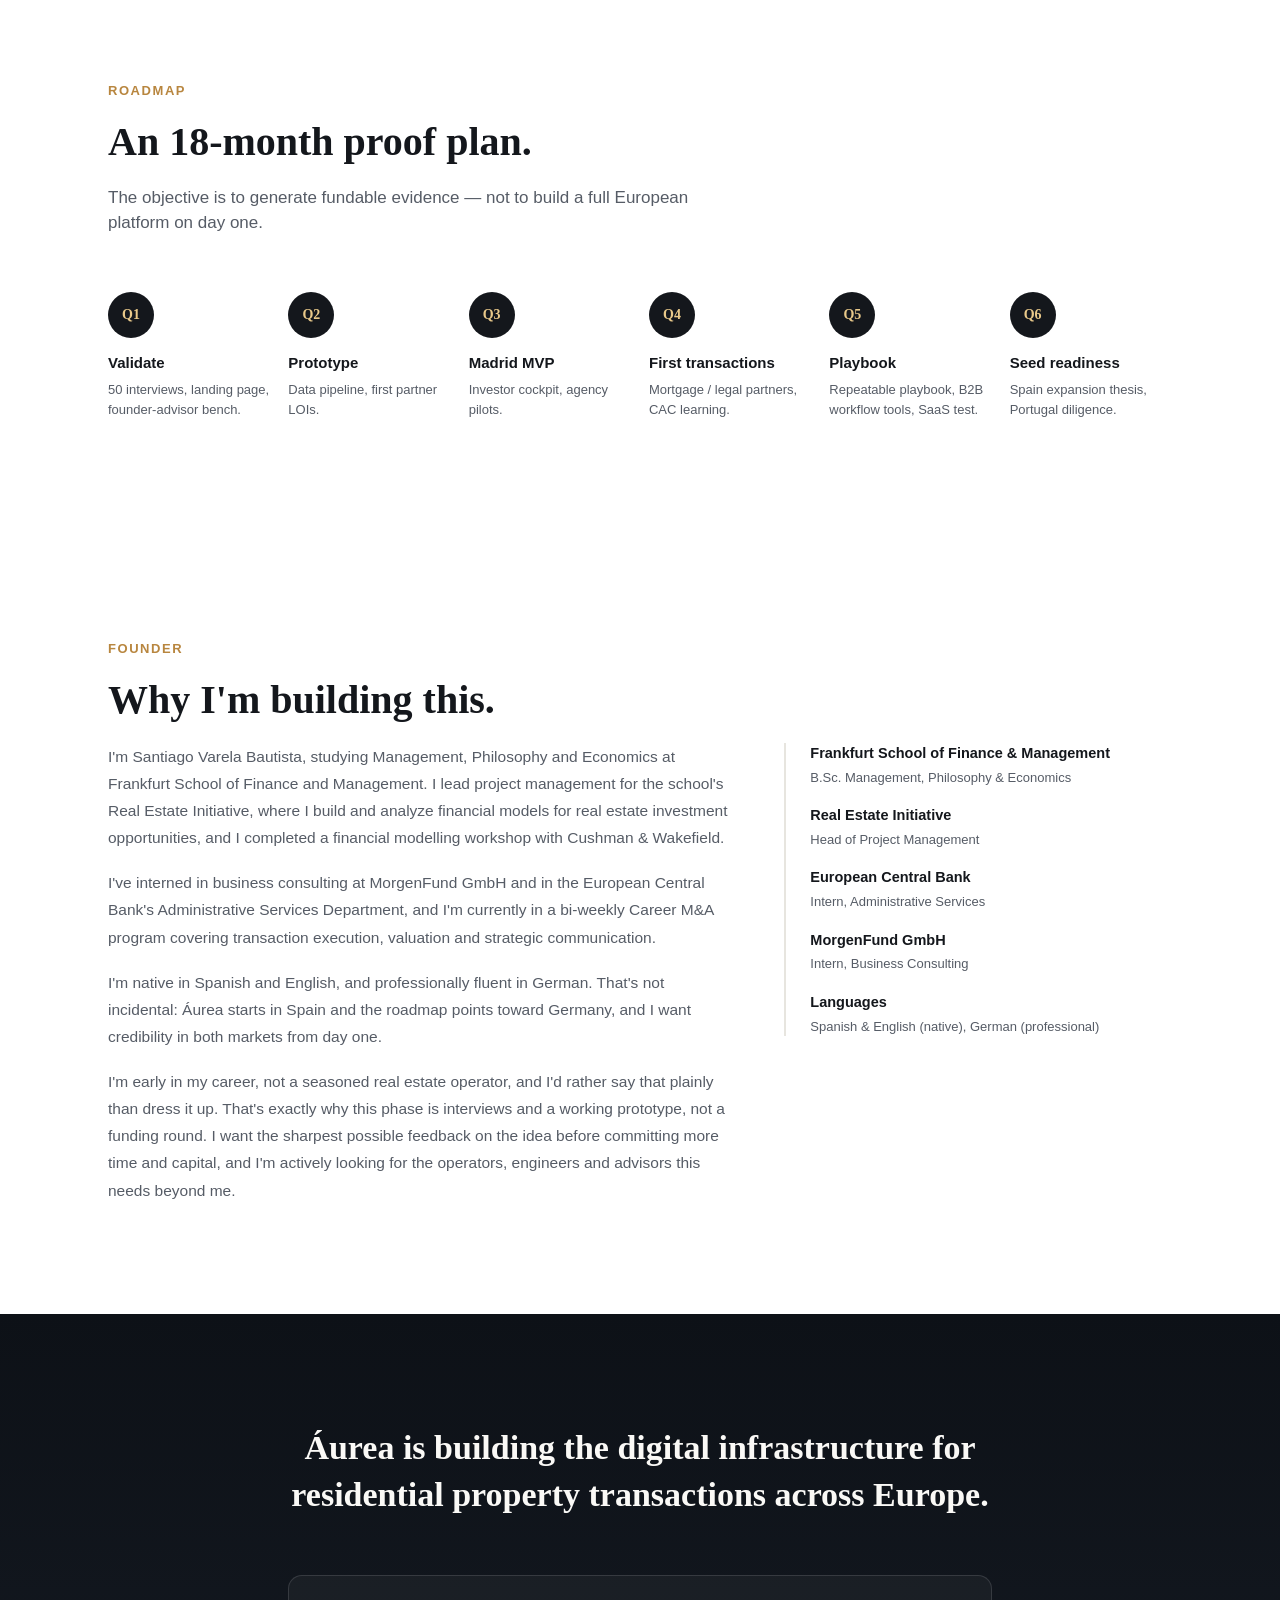
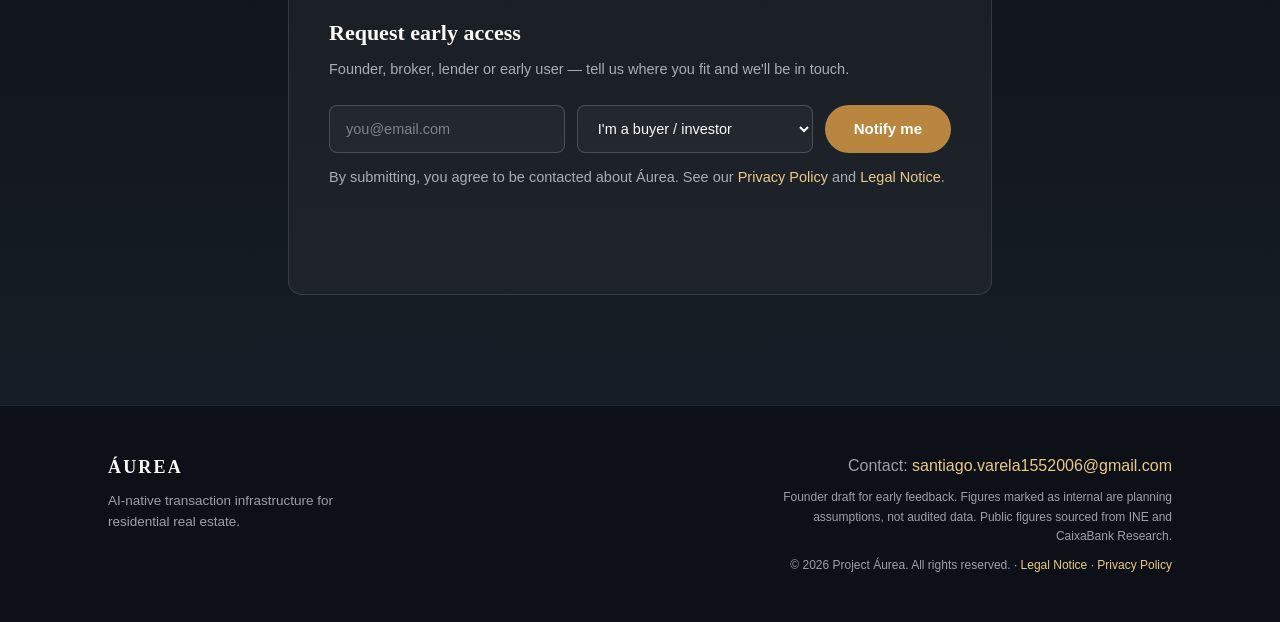
==== commit 4ebc3f7b: "Add files via upload" ====
--- a/Mark 1.0.html
+++ b/Mark 1.0.html
@@ -4,8 +4,18 @@
 <meta charset="UTF-8">
 <meta name="viewport" content="width=device-width, initial-scale=1.0">
 <title>Áurea — AI-Native Transaction Infrastructure for Residential Real Estate</title>
-<meta name="description" content="Áurea digitises and automates the complete residential property transaction lifecycle — starting in Madrid, expanding across Europe.">
+<meta name="description" content="Áurea digitises and automates the complete residential property transaction lifecycle, starting in Madrid, expanding across Europe.">
 <link rel="icon" href="data:image/svg+xml,<svg xmlns=%22http://www.w3.org/2000/svg%22 viewBox=%220 0 100 100%22><text y=%22.9em%22 font-size=%2290%22 fill=%22%23c9a35a%22>A</text></svg>">
+
+<meta property="og:type" content="website">
+<meta property="og:title" content="Áurea — AI-Native Transaction Infrastructure for Residential Real Estate">
+<meta property="og:description" content="Áurea digitises and automates the complete residential property transaction lifecycle, starting in Madrid, expanding across Europe.">
+<meta property="og:image" content="og-image.svg">
+<meta name="twitter:card" content="summary_large_image">
+<meta name="twitter:title" content="Áurea — AI-Native Transaction Infrastructure for Residential Real Estate">
+<meta name="twitter:description" content="Áurea digitises and automates the complete residential property transaction lifecycle, starting in Madrid, expanding across Europe.">
+<meta name="twitter:image" content="og-image.svg">
+
 <link rel="stylesheet" href="styles.css">
 </head>
 <body>
@@ -21,6 +31,7 @@
       <a href="#product">Product</a>
       <a href="#market">Market</a>
       <a href="#roadmap">Roadmap</a>
+      <a href="#founder">Founder</a>
       <a href="cockpit/index.html">Demo</a>
       <a href="#contact" class="nav-cta">Request Access</a>
     </nav>
@@ -260,6 +271,30 @@
         <div class="tl-item">
           <div class="tl-marker">Q6</div>
           <div class="tl-content"><h3>Seed readiness</h3><p>Spain expansion thesis, Portugal diligence.</p></div>
+        </div>
+      </div>
+    </div>
+  </section>
+
+  <!-- FOUNDER -->
+  <section class="section" id="founder">
+    <div class="container">
+      <p class="section-eyebrow reveal">Founder</p>
+      <h2 class="section-title reveal">Why I'm building this.</h2>
+
+      <div class="founder-grid reveal">
+        <div class="founder-bio">
+          <p>I'm Santiago Varela Bautista, studying Management, Philosophy and Economics at Frankfurt School of Finance and Management. I lead project management for the school's Real Estate Initiative, where I build and analyze financial models for real estate investment opportunities, and I completed a financial modelling workshop with Cushman &amp; Wakefield.</p>
+          <p>I've interned in business consulting at MorgenFund GmbH and in the European Central Bank's Administrative Services Department, and I'm currently in a bi-weekly Career M&amp;A program covering transaction execution, valuation and strategic communication.</p>
+          <p>I'm native in Spanish and English, and professionally fluent in German. That's not incidental: Áurea starts in Spain and the roadmap points toward Germany, and I want credibility in both markets from day one.</p>
+          <p>I'm early in my career, not a seasoned real estate operator, and I'd rather say that plainly than dress it up. That's exactly why this phase is interviews and a working prototype, not a funding round. I want the sharpest possible feedback on the idea before committing more time and capital, and I'm actively looking for the operators, engineers and advisors this needs beyond me.</p>
+        </div>
+        <div class="founder-credentials">
+          <div class="credential-item"><strong>Frankfurt School of Finance &amp; Management</strong><span>B.Sc. Management, Philosophy &amp; Economics</span></div>
+          <div class="credential-item"><strong>Real Estate Initiative</strong><span>Head of Project Management</span></div>
+          <div class="credential-item"><strong>European Central Bank</strong><span>Intern, Administrative Services</span></div>
+          <div class="credential-item"><strong>MorgenFund GmbH</strong><span>Intern, Business Consulting</span></div>
+          <div class="credential-item"><strong>Languages</strong><span>Spanish &amp; English (native), German (professional)</span></div>
         </div>
       </div>
     </div>
--- a/styles.css
+++ b/styles.css
@@ -390,6 +390,31 @@
 .layer-row h3 { font-size: 18px; margin-bottom: 6px; }
 .layer-row p { font-size: 14.5px; color: var(--ink-soft); max-width: 560px; }
 
+/* ---------- Founder ---------- */
+.founder-grid {
+  display: grid;
+  grid-template-columns: 1.6fr 1fr;
+  gap: 56px;
+  align-items: start;
+}
+.founder-bio p {
+  font-size: 15.5px;
+  line-height: 1.75;
+  color: var(--ink-soft);
+  margin-bottom: 18px;
+}
+.founder-bio p:last-child { margin-bottom: 0; }
+.founder-credentials {
+  display: flex;
+  flex-direction: column;
+  gap: 18px;
+  border-left: 2px solid var(--line);
+  padding-left: 24px;
+}
+.credential-item { display: flex; flex-direction: column; gap: 3px; }
+.credential-item strong { font-size: 14.5px; color: var(--ink); }
+.credential-item span { font-size: 13px; color: var(--ink-soft); }
+
 /* ---------- Market ---------- */
 .market-grid {
   display: grid;
@@ -578,6 +603,8 @@
   .card-grid { grid-template-columns: 1fr 1fr; }
   .stats-grid { grid-template-columns: 1fr 1fr; }
   .market-grid { grid-template-columns: 1fr; }
+  .founder-grid { grid-template-columns: 1fr; }
+  .founder-credentials { border-left: none; border-top: 2px solid var(--line); padding-left: 0; padding-top: 20px; }
   .timeline { grid-template-columns: repeat(3, 1fr); }
   .footer-meta { text-align: left; }
 }
